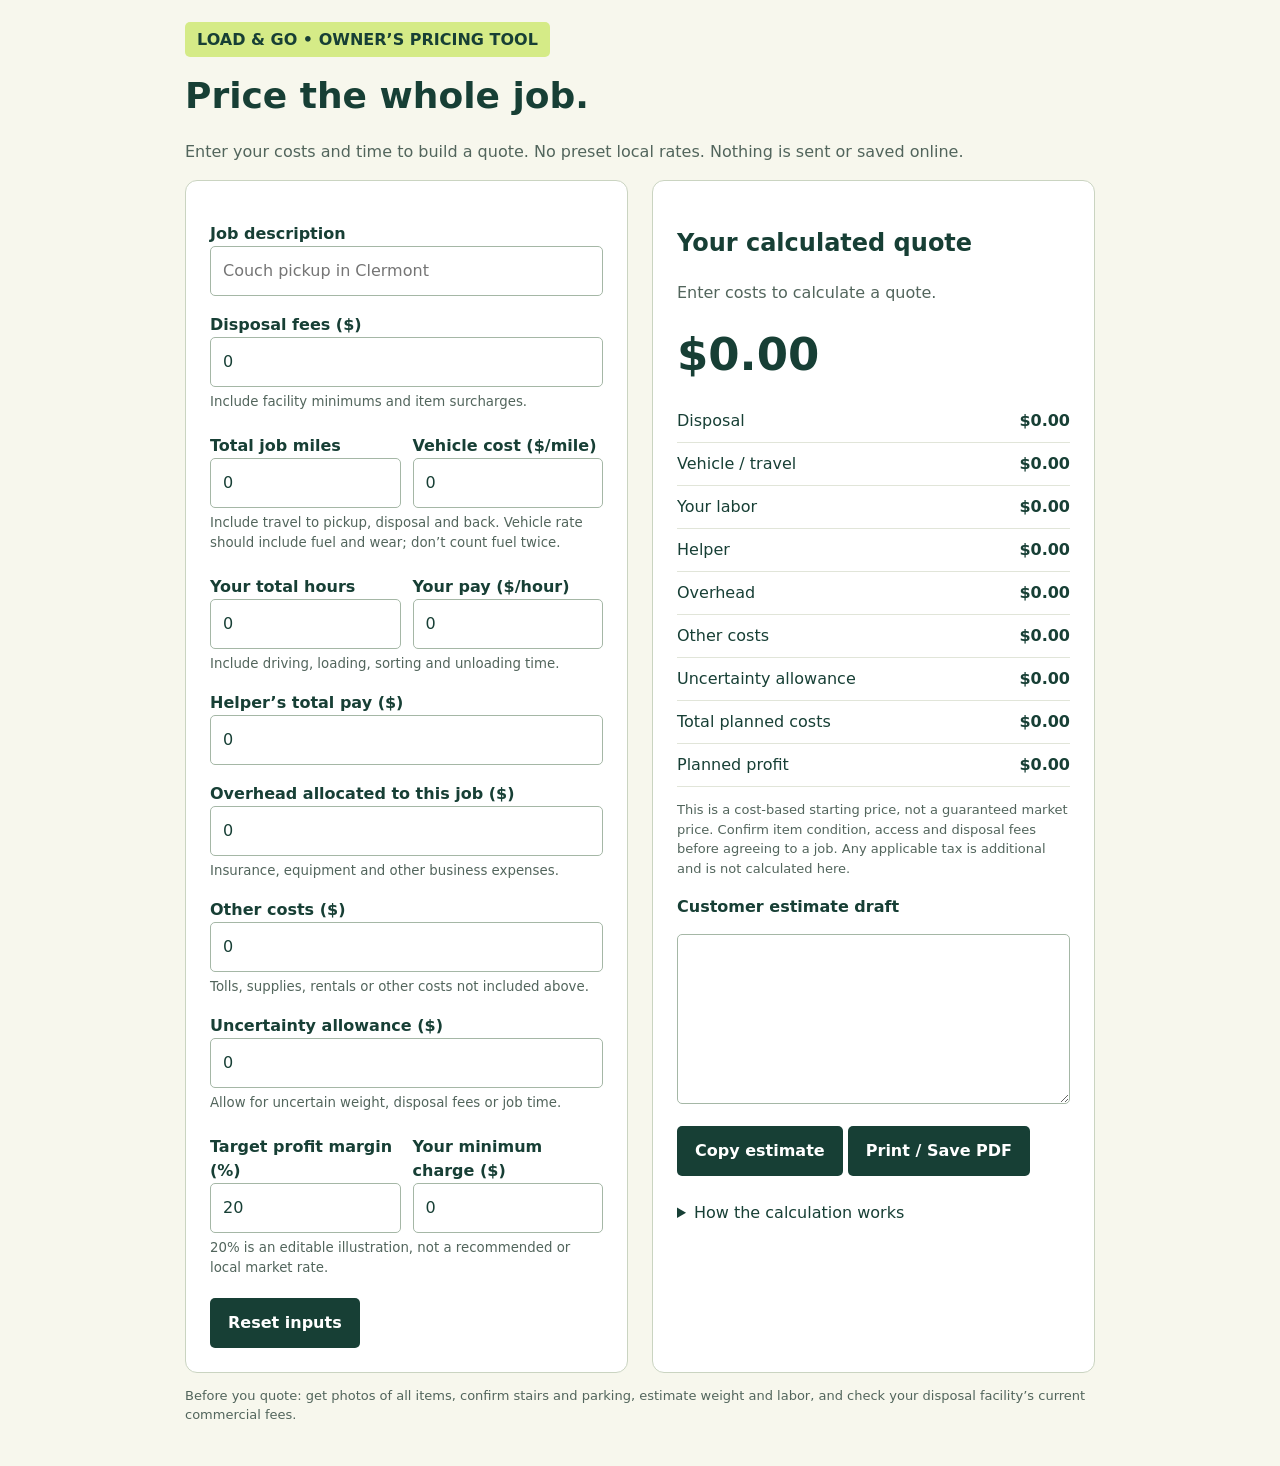
==== calculator.html @ b4decda8 "Add job quote calculator" ====
<!doctype html><html lang="en"><head><meta charset="utf-8"><meta name="viewport" content="width=device-width,initial-scale=1"><title>Load & Go — Job Quote Calculator</title><style>*{box-sizing:border-box}body{margin:0;background:#f7f7ed;color:#173f35;font:16px/1.5 system-ui,sans-serif}main{max-width:950px;margin:auto;padding:28px 20px}h1{line-height:1.1;font-size:36px}p{color:#52655c}.grid{display:grid;grid-template-columns:1fr 1fr;gap:24px}.card{background:white;padding:24px;border:1px solid #cad4c1;border-radius:12px}label{display:block;font-weight:650;margin-top:17px}input,textarea{width:100%;padding:12px;font:inherit;border:1px solid #a5b7a6;border-radius:5px;color:inherit}small{display:block;color:#52655c;margin:5px 0}.pair{display:grid;grid-template-columns:1fr 1fr;gap:12px}.result{font-size:45px;font-weight:800;margin:12px 0}.row{display:flex;justify-content:space-between;gap:15px;padding:9px 0;border-bottom:1px solid #e1e5d9}button{font:inherit;font-weight:700;padding:13px 18px;border:0;border-radius:5px;background:#173f35;color:white;cursor:pointer;margin-top:15px}textarea{min-height:170px;margin-top:15px}.badge{background:#d5eb87;padding:8px 12px;border-radius:5px;font-weight:650}.note{font-size:13px}details{margin-top:25px}a{color:inherit}@media(max-width:700px){.grid{grid-template-columns:1fr}.pair{grid-template-columns:1fr 1fr}}@media print{button{display:none}main{padding:0}.grid{display:block}.card{break-inside:avoid;margin-bottom:15px}}</style></head><body><main><span class="badge">LOAD & GO • OWNER’S PRICING TOOL</span><h1>Price the whole job.</h1><p>Enter your costs and time to build a quote. No preset local rates. Nothing is sent or saved online.</p><div class="grid"><form class="card" id="costs"><label for="job">Job description</label><input id="job" placeholder="Couch pickup in Clermont"><label for="disposal">Disposal fees ($)</label><input id="disposal" type="number" min="0" step="0.01" value="0"><small>Include facility minimums and item surcharges.</small><div class="pair"><div><label for="miles">Total job miles</label><input id="miles" type="number" min="0" step="0.1" value="0"></div><div><label for="mileRate">Vehicle cost ($/mile)</label><input id="mileRate" type="number" min="0" step="0.01" value="0"></div></div><small>Include travel to pickup, disposal and back. Vehicle rate should include fuel and wear; don’t count fuel twice.</small><div class="pair"><div><label for="hours">Your total hours</label><input id="hours" type="number" min="0" step="0.25" value="0"></div><div><label for="hourRate">Your pay ($/hour)</label><input id="hourRate" type="number" min="0" step="0.01" value="0"></div></div><small>Include driving, loading, sorting and unloading time.</small><label for="helper">Helper’s total pay ($)</label><input id="helper" type="number" min="0" step="0.01" value="0"><label for="overhead">Overhead allocated to this job ($)</label><input id="overhead" type="number" min="0" step="0.01" value="0"><small>Insurance, equipment and other business expenses.</small><label for="extra">Other costs ($)</label><input id="extra" type="number" min="0" step="0.01" value="0"><small>Tolls, supplies, rentals or other costs not included above.</small><label for="buffer">Uncertainty allowance ($)</label><input id="buffer" type="number" min="0" step="0.01" value="0"><small>Allow for uncertain weight, disposal fees or job time.</small><div class="pair"><div><label for="profit">Target profit margin (%)</label><input id="profit" type="number" min="0" max="90" step="1" value="20"></div><div><label for="minimum">Your minimum charge ($)</label><input id="minimum" type="number" min="0" step="0.01" value="0"></div></div><small>20% is an editable illustration, not a recommended or local market rate.</small><button type="reset">Reset inputs</button></form><section class="card"><h2>Your calculated quote</h2><p id="status" role="status">Enter costs to calculate a quote.</p><div class="result" id="price">$0.00</div><div id="breakdown"></div><p class="note">This is a cost-based starting price, not a guaranteed market price. Confirm item condition, access and disposal fees before agreeing to a job. Any applicable tax is additional and is not calculated here.</p><label for="message">Customer estimate draft</label><textarea id="message" readonly></textarea><button type="button" id="copy">Copy estimate</button> <button type="button" onclick="window.print()">Print / Save PDF</button><p id="copyStatus" role="status" class="note"></p><details><summary>How the calculation works</summary><p>Base cost = disposal + miles × vehicle rate + your hours × your pay + helper + overhead + other costs + uncertainty allowance.</p><p>Quote = the larger of your minimum charge or base cost ÷ (1 − target profit margin). The result rounds up to the next $5.</p><p>Your labor is already included as a cost. Profit is what remains after those entered costs. Actual profit changes if actual costs differ.</p></details></section></div><p class="note">Before you quote: get photos of all items, confirm stairs and parking, estimate weight and labor, and check your disposal facility’s current commercial fees.</p></main><script>
const ids=['disposal','miles','mileRate','hours','hourRate','helper','overhead','extra','buffer','profit','minimum'];
const money=n=>new Intl.NumberFormat('en-US',{style:'currency',currency:'USD'}).format(n);
function calculate(v){const travel=v.miles*v.mileRate,labor=v.hours*v.hourRate;const base=v.disposal+travel+labor+v.helper+v.overhead+v.extra+v.buffer;const quote=Math.ceil(Math.max(v.minimum,base/(1-v.profit/100))/5)*5;return {travel,labor,base,quote,profit:quote-base};}
function update(){const v={};for(const id of ids){const el=document.getElementById(id);if(!el.validity.valid){document.getElementById('status').textContent='Check your inputs: costs must be nonnegative and margin between 0% and 90%.';document.getElementById('price').textContent='—';document.getElementById('message').value='';document.getElementById('breakdown').replaceChildren();return;}v[id]=Number(el.value)||0;}const r=calculate(v);document.getElementById('status').textContent=r.quote?'Calculated from your inputs • rounded up to $5':'Enter costs to calculate a quote.';document.getElementById('price').textContent=money(r.quote);const rows=[['Disposal',v.disposal],['Vehicle / travel',r.travel],['Your labor',r.labor],['Helper',v.helper],['Overhead',v.overhead],['Other costs',v.extra],['Uncertainty allowance',v.buffer],['Total planned costs',r.base],['Planned profit',r.profit]];const box=document.getElementById('breakdown');box.replaceChildren();for(const [name,val] of rows){const row=document.createElement('div');row.className='row';const label=document.createElement('span'),amount=document.createElement('strong');label.textContent=name;amount.textContent=money(val);row.append(label,amount);box.append(row);}const job=document.getElementById('job').value.trim();document.getElementById('message').value=r.quote?`Thanks for contacting Load & Go Junk Removal!${job?' For '+job+', our':' Our'} estimated price is ${money(r.quote)}, before any applicable tax. This estimate is based on the items and access discussed. We’ll confirm the final price after reviewing photos or seeing the items, before loading. Please tell us if the items or access change. Pickup is subject to availability.`:'';}
document.getElementById('costs').addEventListener('input',update);document.getElementById('costs').addEventListener('reset',()=>setTimeout(update,0));document.getElementById('copy').addEventListener('click',async()=>{const el=document.getElementById('message');if(!el.value)return;try{await navigator.clipboard.writeText(el.value);document.getElementById('copyStatus').textContent='Copied.';}catch{el.focus();el.select();document.getElementById('copyStatus').textContent='Select and copy the estimate above.';}});update();
</script></body></html>
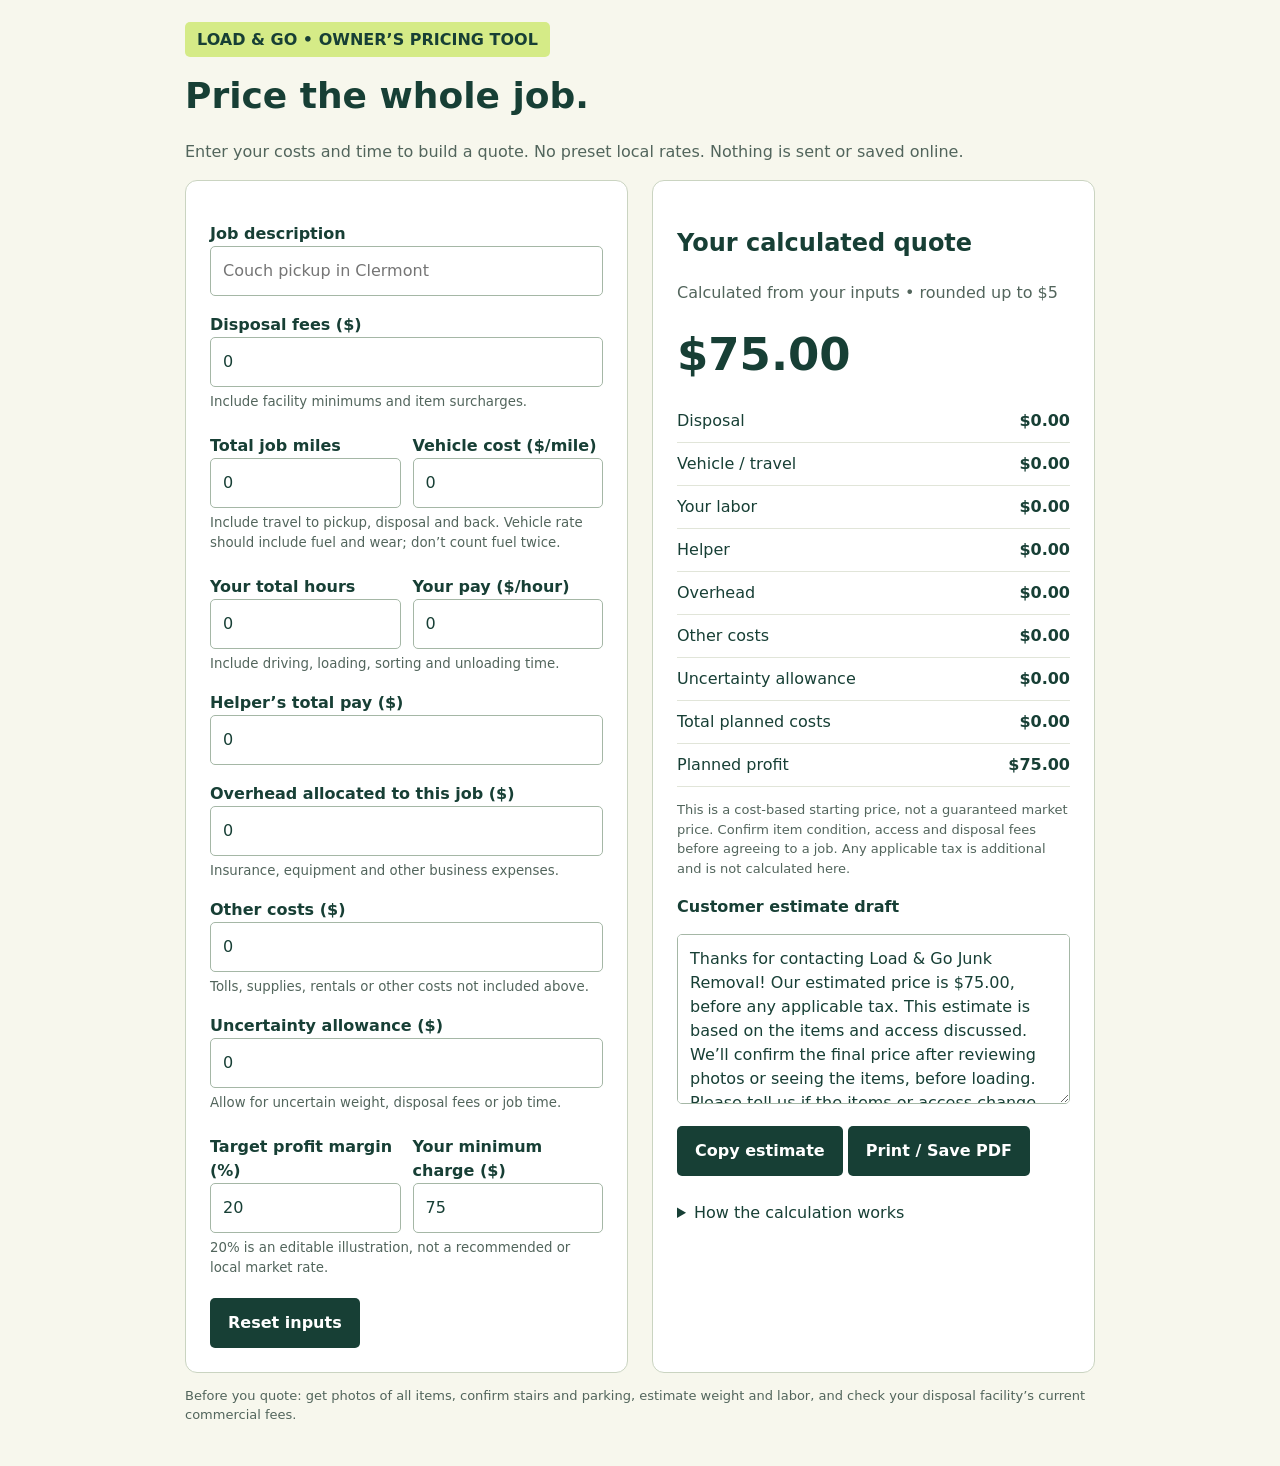
==== commit c741c356: "Set minimum pickup quote to $75" ====
--- a/calculator.html
+++ b/calculator.html
@@ -1,4 +1,4 @@
-<!doctype html><html lang="en"><head><meta charset="utf-8"><meta name="viewport" content="width=device-width,initial-scale=1"><title>Load & Go — Job Quote Calculator</title><style>*{box-sizing:border-box}body{margin:0;background:#f7f7ed;color:#173f35;font:16px/1.5 system-ui,sans-serif}main{max-width:950px;margin:auto;padding:28px 20px}h1{line-height:1.1;font-size:36px}p{color:#52655c}.grid{display:grid;grid-template-columns:1fr 1fr;gap:24px}.card{background:white;padding:24px;border:1px solid #cad4c1;border-radius:12px}label{display:block;font-weight:650;margin-top:17px}input,textarea{width:100%;padding:12px;font:inherit;border:1px solid #a5b7a6;border-radius:5px;color:inherit}small{display:block;color:#52655c;margin:5px 0}.pair{display:grid;grid-template-columns:1fr 1fr;gap:12px}.result{font-size:45px;font-weight:800;margin:12px 0}.row{display:flex;justify-content:space-between;gap:15px;padding:9px 0;border-bottom:1px solid #e1e5d9}button{font:inherit;font-weight:700;padding:13px 18px;border:0;border-radius:5px;background:#173f35;color:white;cursor:pointer;margin-top:15px}textarea{min-height:170px;margin-top:15px}.badge{background:#d5eb87;padding:8px 12px;border-radius:5px;font-weight:650}.note{font-size:13px}details{margin-top:25px}a{color:inherit}@media(max-width:700px){.grid{grid-template-columns:1fr}.pair{grid-template-columns:1fr 1fr}}@media print{button{display:none}main{padding:0}.grid{display:block}.card{break-inside:avoid;margin-bottom:15px}}</style></head><body><main><span class="badge">LOAD & GO • OWNER’S PRICING TOOL</span><h1>Price the whole job.</h1><p>Enter your costs and time to build a quote. No preset local rates. Nothing is sent or saved online.</p><div class="grid"><form class="card" id="costs"><label for="job">Job description</label><input id="job" placeholder="Couch pickup in Clermont"><label for="disposal">Disposal fees ($)</label><input id="disposal" type="number" min="0" step="0.01" value="0"><small>Include facility minimums and item surcharges.</small><div class="pair"><div><label for="miles">Total job miles</label><input id="miles" type="number" min="0" step="0.1" value="0"></div><div><label for="mileRate">Vehicle cost ($/mile)</label><input id="mileRate" type="number" min="0" step="0.01" value="0"></div></div><small>Include travel to pickup, disposal and back. Vehicle rate should include fuel and wear; don’t count fuel twice.</small><div class="pair"><div><label for="hours">Your total hours</label><input id="hours" type="number" min="0" step="0.25" value="0"></div><div><label for="hourRate">Your pay ($/hour)</label><input id="hourRate" type="number" min="0" step="0.01" value="0"></div></div><small>Include driving, loading, sorting and unloading time.</small><label for="helper">Helper’s total pay ($)</label><input id="helper" type="number" min="0" step="0.01" value="0"><label for="overhead">Overhead allocated to this job ($)</label><input id="overhead" type="number" min="0" step="0.01" value="0"><small>Insurance, equipment and other business expenses.</small><label for="extra">Other costs ($)</label><input id="extra" type="number" min="0" step="0.01" value="0"><small>Tolls, supplies, rentals or other costs not included above.</small><label for="buffer">Uncertainty allowance ($)</label><input id="buffer" type="number" min="0" step="0.01" value="0"><small>Allow for uncertain weight, disposal fees or job time.</small><div class="pair"><div><label for="profit">Target profit margin (%)</label><input id="profit" type="number" min="0" max="90" step="1" value="20"></div><div><label for="minimum">Your minimum charge ($)</label><input id="minimum" type="number" min="0" step="0.01" value="0"></div></div><small>20% is an editable illustration, not a recommended or local market rate.</small><button type="reset">Reset inputs</button></form><section class="card"><h2>Your calculated quote</h2><p id="status" role="status">Enter costs to calculate a quote.</p><div class="result" id="price">$0.00</div><div id="breakdown"></div><p class="note">This is a cost-based starting price, not a guaranteed market price. Confirm item condition, access and disposal fees before agreeing to a job. Any applicable tax is additional and is not calculated here.</p><label for="message">Customer estimate draft</label><textarea id="message" readonly></textarea><button type="button" id="copy">Copy estimate</button> <button type="button" onclick="window.print()">Print / Save PDF</button><p id="copyStatus" role="status" class="note"></p><details><summary>How the calculation works</summary><p>Base cost = disposal + miles × vehicle rate + your hours × your pay + helper + overhead + other costs + uncertainty allowance.</p><p>Quote = the larger of your minimum charge or base cost ÷ (1 − target profit margin). The result rounds up to the next $5.</p><p>Your labor is already included as a cost. Profit is what remains after those entered costs. Actual profit changes if actual costs differ.</p></details></section></div><p class="note">Before you quote: get photos of all items, confirm stairs and parking, estimate weight and labor, and check your disposal facility’s current commercial fees.</p></main><script>
+<!doctype html><html lang="en"><head><meta charset="utf-8"><meta name="viewport" content="width=device-width,initial-scale=1"><title>Load & Go — Job Quote Calculator</title><style>*{box-sizing:border-box}body{margin:0;background:#f7f7ed;color:#173f35;font:16px/1.5 system-ui,sans-serif}main{max-width:950px;margin:auto;padding:28px 20px}h1{line-height:1.1;font-size:36px}p{color:#52655c}.grid{display:grid;grid-template-columns:1fr 1fr;gap:24px}.card{background:white;padding:24px;border:1px solid #cad4c1;border-radius:12px}label{display:block;font-weight:650;margin-top:17px}input,textarea{width:100%;padding:12px;font:inherit;border:1px solid #a5b7a6;border-radius:5px;color:inherit}small{display:block;color:#52655c;margin:5px 0}.pair{display:grid;grid-template-columns:1fr 1fr;gap:12px}.result{font-size:45px;font-weight:800;margin:12px 0}.row{display:flex;justify-content:space-between;gap:15px;padding:9px 0;border-bottom:1px solid #e1e5d9}button{font:inherit;font-weight:700;padding:13px 18px;border:0;border-radius:5px;background:#173f35;color:white;cursor:pointer;margin-top:15px}textarea{min-height:170px;margin-top:15px}.badge{background:#d5eb87;padding:8px 12px;border-radius:5px;font-weight:650}.note{font-size:13px}details{margin-top:25px}a{color:inherit}@media(max-width:700px){.grid{grid-template-columns:1fr}.pair{grid-template-columns:1fr 1fr}}@media print{button{display:none}main{padding:0}.grid{display:block}.card{break-inside:avoid;margin-bottom:15px}}</style></head><body><main><span class="badge">LOAD & GO • OWNER’S PRICING TOOL</span><h1>Price the whole job.</h1><p>Enter your costs and time to build a quote. No preset local rates. Nothing is sent or saved online.</p><div class="grid"><form class="card" id="costs"><label for="job">Job description</label><input id="job" placeholder="Couch pickup in Clermont"><label for="disposal">Disposal fees ($)</label><input id="disposal" type="number" min="0" step="0.01" value="0"><small>Include facility minimums and item surcharges.</small><div class="pair"><div><label for="miles">Total job miles</label><input id="miles" type="number" min="0" step="0.1" value="0"></div><div><label for="mileRate">Vehicle cost ($/mile)</label><input id="mileRate" type="number" min="0" step="0.01" value="0"></div></div><small>Include travel to pickup, disposal and back. Vehicle rate should include fuel and wear; don’t count fuel twice.</small><div class="pair"><div><label for="hours">Your total hours</label><input id="hours" type="number" min="0" step="0.25" value="0"></div><div><label for="hourRate">Your pay ($/hour)</label><input id="hourRate" type="number" min="0" step="0.01" value="0"></div></div><small>Include driving, loading, sorting and unloading time.</small><label for="helper">Helper’s total pay ($)</label><input id="helper" type="number" min="0" step="0.01" value="0"><label for="overhead">Overhead allocated to this job ($)</label><input id="overhead" type="number" min="0" step="0.01" value="0"><small>Insurance, equipment and other business expenses.</small><label for="extra">Other costs ($)</label><input id="extra" type="number" min="0" step="0.01" value="0"><small>Tolls, supplies, rentals or other costs not included above.</small><label for="buffer">Uncertainty allowance ($)</label><input id="buffer" type="number" min="0" step="0.01" value="0"><small>Allow for uncertain weight, disposal fees or job time.</small><div class="pair"><div><label for="profit">Target profit margin (%)</label><input id="profit" type="number" min="0" max="90" step="1" value="20"></div><div><label for="minimum">Your minimum charge ($)</label><input id="minimum" type="number" min="0" step="0.01" value="75"></div></div><small>20% is an editable illustration, not a recommended or local market rate.</small><button type="reset">Reset inputs</button></form><section class="card"><h2>Your calculated quote</h2><p id="status" role="status">Enter costs to calculate a quote.</p><div class="result" id="price">$0.00</div><div id="breakdown"></div><p class="note">This is a cost-based starting price, not a guaranteed market price. Confirm item condition, access and disposal fees before agreeing to a job. Any applicable tax is additional and is not calculated here.</p><label for="message">Customer estimate draft</label><textarea id="message" readonly></textarea><button type="button" id="copy">Copy estimate</button> <button type="button" onclick="window.print()">Print / Save PDF</button><p id="copyStatus" role="status" class="note"></p><details><summary>How the calculation works</summary><p>Base cost = disposal + miles × vehicle rate + your hours × your pay + helper + overhead + other costs + uncertainty allowance.</p><p>Quote = the larger of your minimum charge or base cost ÷ (1 − target profit margin). The result rounds up to the next $5.</p><p>Your labor is already included as a cost. Profit is what remains after those entered costs. Actual profit changes if actual costs differ.</p></details></section></div><p class="note">Before you quote: get photos of all items, confirm stairs and parking, estimate weight and labor, and check your disposal facility’s current commercial fees.</p></main><script>
 const ids=['disposal','miles','mileRate','hours','hourRate','helper','overhead','extra','buffer','profit','minimum'];
 const money=n=>new Intl.NumberFormat('en-US',{style:'currency',currency:'USD'}).format(n);
 function calculate(v){const travel=v.miles*v.mileRate,labor=v.hours*v.hourRate;const base=v.disposal+travel+labor+v.helper+v.overhead+v.extra+v.buffer;const quote=Math.ceil(Math.max(v.minimum,base/(1-v.profit/100))/5)*5;return {travel,labor,base,quote,profit:quote-base};}
